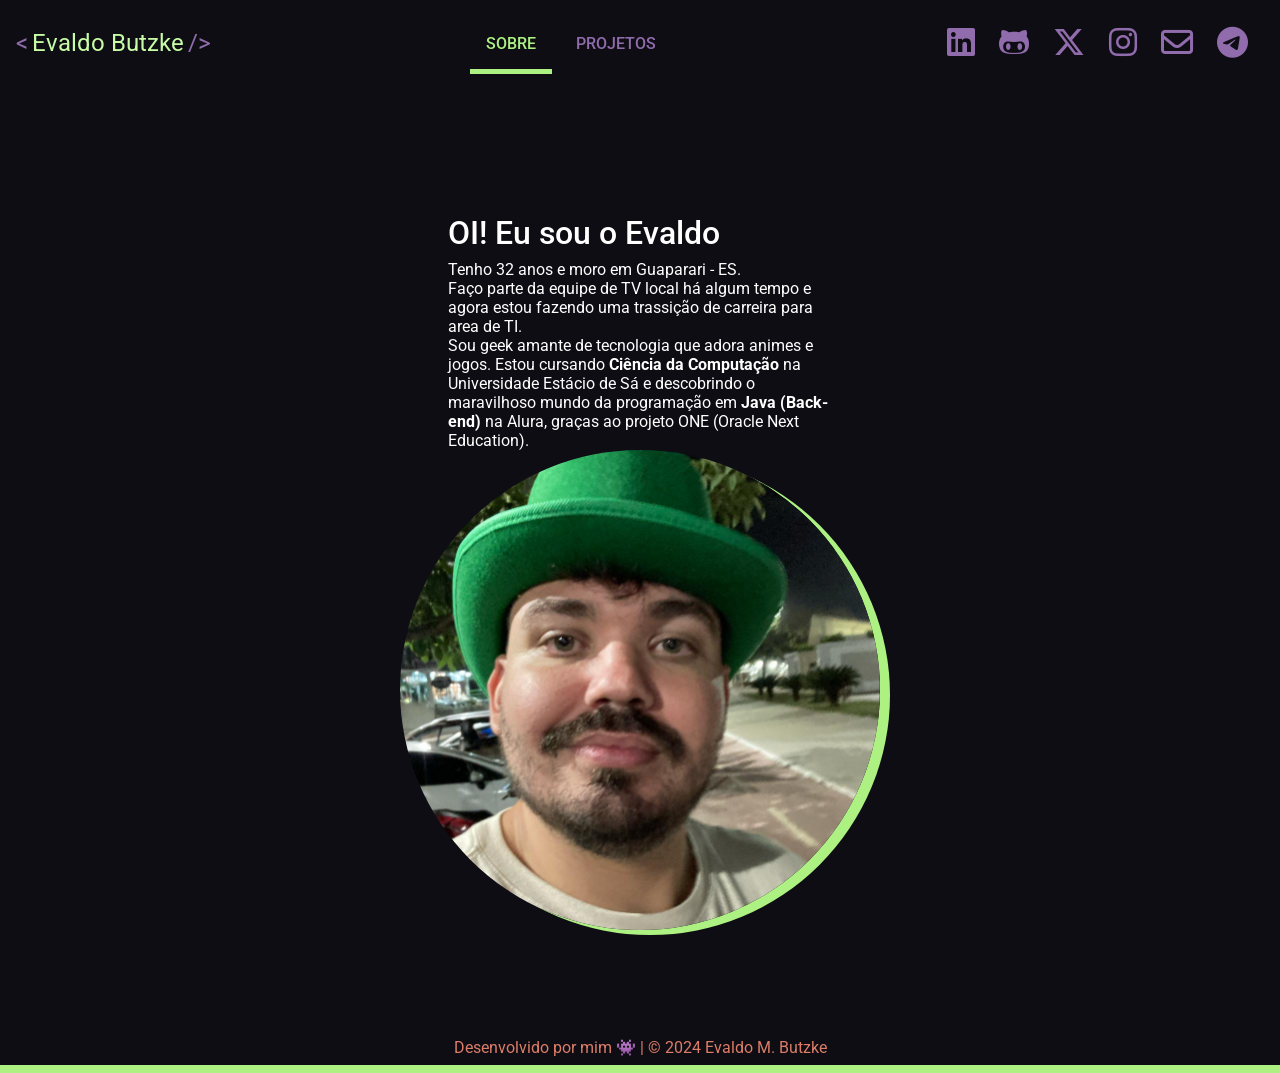
==== index.html @ 53e2937c "page" ====
<!DOCTYPE html>
<html lang="pt-br">
<head>
    <meta charset="UTF-8">
    <meta name="viewport" content="width=device-width, initial-scale=1.0">
    <title>Evaldo Butzke | Developer</title>
    <link rel="stylesheet" href="https://cdnjs.cloudflare.com/ajax/libs/font-awesome/6.5.2/css/all.min.css">
    <link rel="stylesheet" href="./src/styles/reset.css">
    <link rel="stylesheet" href="./src/styles/style.css">
    <link rel="stylesheet" href="./src/styles/perfil.css">
    <link rel="stylesheet" href="./src/styles/responsive.css">
    <link rel="shortcut icon" href="./src/img/alien-monster_1f47e.png" type="image/x-icon">
</head>
<body>
    <header class="header">
        <a class="header_logo" href="index.html">
            <b class="header_logo_b"><</b> 
            <b class="header_logo_b_a">Evaldo Butzke</b>
            <b class="header_logo_b">/></b>
        </a>
        <nav>
            <ul class="header_menu">
                <ul class="header_menu">
                    <a title="SOBRE" href="index.html"><li class="header_menu_itens selecionado">SOBRE</li></a>
                    <a title="PROJETOS" href="projetos.html"><li class="header_menu_itens ">PROJETOS</li></a>
                </ul>
            </ul>
        </nav>
        <ul class="header_social">
            <li class="header_social_itens"><a title="linkedin" href="https://www.linkedin.com/in/evaldo-butzke/"><i class="fa-brands fa-linkedin"></i></a></li>
            <li class="header_social_itens"><a title="github" href="https://github.com/evaldo91"><i class="fa-brands fa-github-alt"></i></a></li>
            <li class="header_social_itens"><a title="x_twitter" href="https://twitter.com/eusouevaldo_" target="_blank" ><i class="fa-brands fa-x-twitter"></i></a></li>
            <li class="header_social_itens"><a title="instagram" href="https://www.instagram.com/eusouevaldo_/" target="_blank"><i class="fa-brands fa-instagram"></i></a></li>
            <li class="header_social_itens"><a title="email" href="mailto:butzkeevaldo@gmail.com" target="_blank"><i class="fa-regular fa-envelope"></i></a></li>
            <li class="header_social_itens"><a title="telegram" href="https://t.me/evaldo91" target="_blank"><i class="fa-brands fa-telegram"></i></a></li>
        </ul>
    </header>
    <main class="main">
        <div class="main_perfil">
            <div class="main_perfil_sobre">
                <h1 class="main_perfil_sobre_h1">OI! Eu sou o Evaldo </h1>
                <p class="main_perfil_sobre_p">Tenho 32 anos e moro em Guaparari - ES. </p>
                <p class="main_perfil_sobre_p">Faço parte da equipe de TV local há algum tempo e agora estou fazendo uma trassição de carreira para area de TI.</p>
                <p class="main_perfil_sobre_p">Sou geek amante de tecnologia que adora animes e jogos. Estou cursando <b>Ciência da Computação</b> na Universidade Estácio de Sá e  descobrindo o maravilhoso mundo da programação em <b>Java (Back-end)</b> na Alura, graças ao projeto ONE (Oracle Next Education).</p>
           
            </div>
            <div class="main_perfil_img">
                <img src="./src/img/perfil.png" alt="minha foto de perfil">
            </div>
        </div>
    
        
       


    </main>
   
    








<footer class="footer">Desenvolvido por mim 👾 | © 2024 Evaldo M. Butzke</footer>
</body>
</html>
---- src/styles/style.css ----
@import url('https://fonts.googleapis.com/css2?family=Montserrat:ital,wght@0,100..900;1,100..900&family=Roboto:ital,wght@0,100;0,300;0,400;0,500;0,700;0,900;1,100;1,300;1,400;1,500;1,700;1,900&display=swap');
:root {
    --verde-claro: #c7fba5; 
    --verde-amarelado: #adf182; 
    --roxo: #916cad; 
    --roxo-escuro: #523874; 
    --coral: #dc7d68; 
  }
  body {
    height: 100vh;
    font-family: Roboto;
    background: #0e0d14;
    color: white;
    display: flex;
    flex-direction: column; 
  }

.header{
    width: 100%;
    padding: 16px;
    box-sizing: border-box;
    justify-content: space-between;
    align-items: center;
    flex-wrap: wrap;
    display: flex;
    gap: 30px;
}

.header_logo_b_a{

    text-decoration: none;
    font-size: 1.5rem;
    color:var(--verde-claro);
    font-weight: 400;
    white-space: nowrap;
    
}
.header_logo_b{
    color: var(--roxo);
    font-size: 1.5rem;
    font-weight: 400;
}

.header_logo:hover{
    .header_logo_b_a{color: var(--roxo);}
    .header_logo_b{color: var(--verde-claro)}

}


.header_menu{
    font-size: 1rem;
    font-weight: 500;
    text-transform: uppercase;
    margin: 0;
    padding: 8px;
}
.header_menu_itens{
    color: var(--roxo);
    display: inline;
    margin: 0 2px;
    padding: 16px;
}
.header_menu_itens:hover{
    color: var(--verde-amarelado);
    background-color: var(--roxo-escuro);
    border-bottom: 5px solid var(--verde-amarelado);
}
.selecionado{
    color: var(--verde-amarelado);
    border-bottom: 5px solid var(--verde-amarelado);
}
.header_social{
    color: var(--roxo);
    text-transform: uppercase;
    margin: 0;
    padding: 8px;
    font-size: 2rem;
}
.header_social_itens{
    display: inline;
    margin: 0;
    padding: 8px;
   
}
.header_social_itens:hover{
    color: var(--verde-amarelado);

}

main {
    flex: 1; 
    position: relative;
    padding-bottom: 100px;
}



.footer {
    flex-shrink: 0; 
    width: 100%;
    font-size: 1rem;
    font-weight: 400;
    text-align: center;
    color: var(--coral);
    padding: 8px;
    border-bottom: 8px solid var(--verde-amarelado); 
  }
---- src/styles/perfil.css ----
.main_perfil{
    display: flex;
    justify-content: center;
    box-sizing: border-box;
    margin: auto;
    padding: 10%;
    padding-bottom: 0;
    flex-wrap: wrap;
    width: 80%;



}
.main_perfil_sobre{
    box-sizing: border-box;
    width: 50%;
    margin: auto;

    flex-wrap: wrap;
}
.main_perfil_sobre_h1{
    font-size: 2rem;
    font-weight: 500;
    padding-bottom: 8px;
}

.main_perfil_img{
    width: 30rem;
    border-radius: 100%; 
    overflow: hidden; 
    box-shadow: 0.625rem 0.3125rem var(--verde-amarelado);
}
---- src/styles/responsive.css ----
@media only screen and (max-width: 768px){

        .header_logo{
            width: 100%;
            text-align: center;
        }
        .header_menu{
            
           
        }
        .header_social{
            
            
        }
  
  }
  @media only screen and (max-width: 515px){
    
    .header {
        justify-content: center;
        row-gap: 20px;
        flex-direction: column;
      }
      .header_logo_b_a{
        font-size: 2.5rem;
      }
      .header_logo_b{
        font-size: 2.5rem;
    }
    .main_perfil{
      width: 100%;
    }
      .main_perfil_sobre{
        width: 100%;
        margin: 10% 5%;
      }
      .main_galeria_itens{
        width: 100%;
        margin: auto;

      }
      .main_perfil_img{
        order: 1;
      }
      .main_perfil_sobre{
        order: 2;
      }


  }
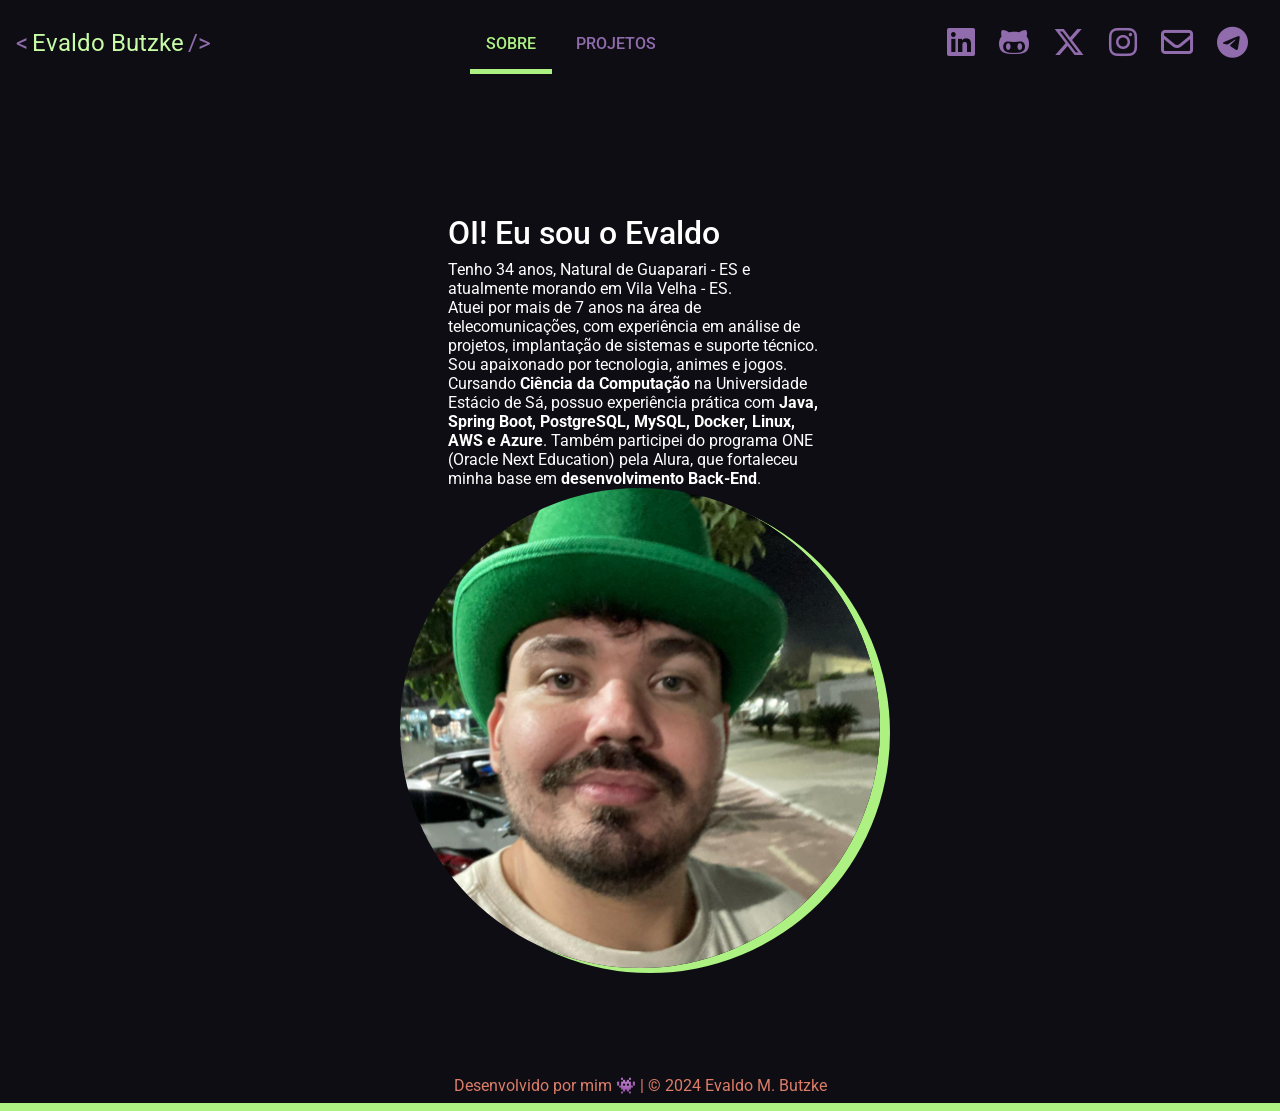
==== commit 0207c2f8: "Descreiçao atualizada" ====
--- a/index.html
+++ b/index.html
@@ -39,9 +39,10 @@
         <div class="main_perfil">
             <div class="main_perfil_sobre">
                 <h1 class="main_perfil_sobre_h1">OI! Eu sou o Evaldo </h1>
-                <p class="main_perfil_sobre_p">Tenho 32 anos e moro em Guaparari - ES. </p>
-                <p class="main_perfil_sobre_p">Faço parte da equipe de TV local há algum tempo e agora estou fazendo uma trassição de carreira para area de TI.</p>
-                <p class="main_perfil_sobre_p">Sou geek amante de tecnologia que adora animes e jogos. Estou cursando <b>Ciência da Computação</b> na Universidade Estácio de Sá e  descobrindo o maravilhoso mundo da programação em <b>Java (Back-end)</b> na Alura, graças ao projeto ONE (Oracle Next Education).</p>
+                <p class="main_perfil_sobre_p">Tenho 34 anos, Natural de Guaparari - ES e atualmente morando em Vila Velha - ES. </p>
+                <p class="main_perfil_sobre_p">Atuei por mais de 7 anos na área de telecomunicações, com experiência em análise de projetos, implantação de sistemas e suporte técnico.</p>
+<p class="main_perfil_sobre_p">Sou apaixonado por tecnologia, animes e jogos. Cursando <b>Ciência da Computação</b> na Universidade Estácio de Sá, possuo experiência prática com <b>Java, Spring Boot, PostgreSQL, MySQL, Docker, Linux, AWS e Azure</b>. Também participei do programa ONE (Oracle Next Education) pela Alura, que fortaleceu minha base em <b>desenvolvimento Back-End</b>.</p>
+
            
             </div>
             <div class="main_perfil_img">
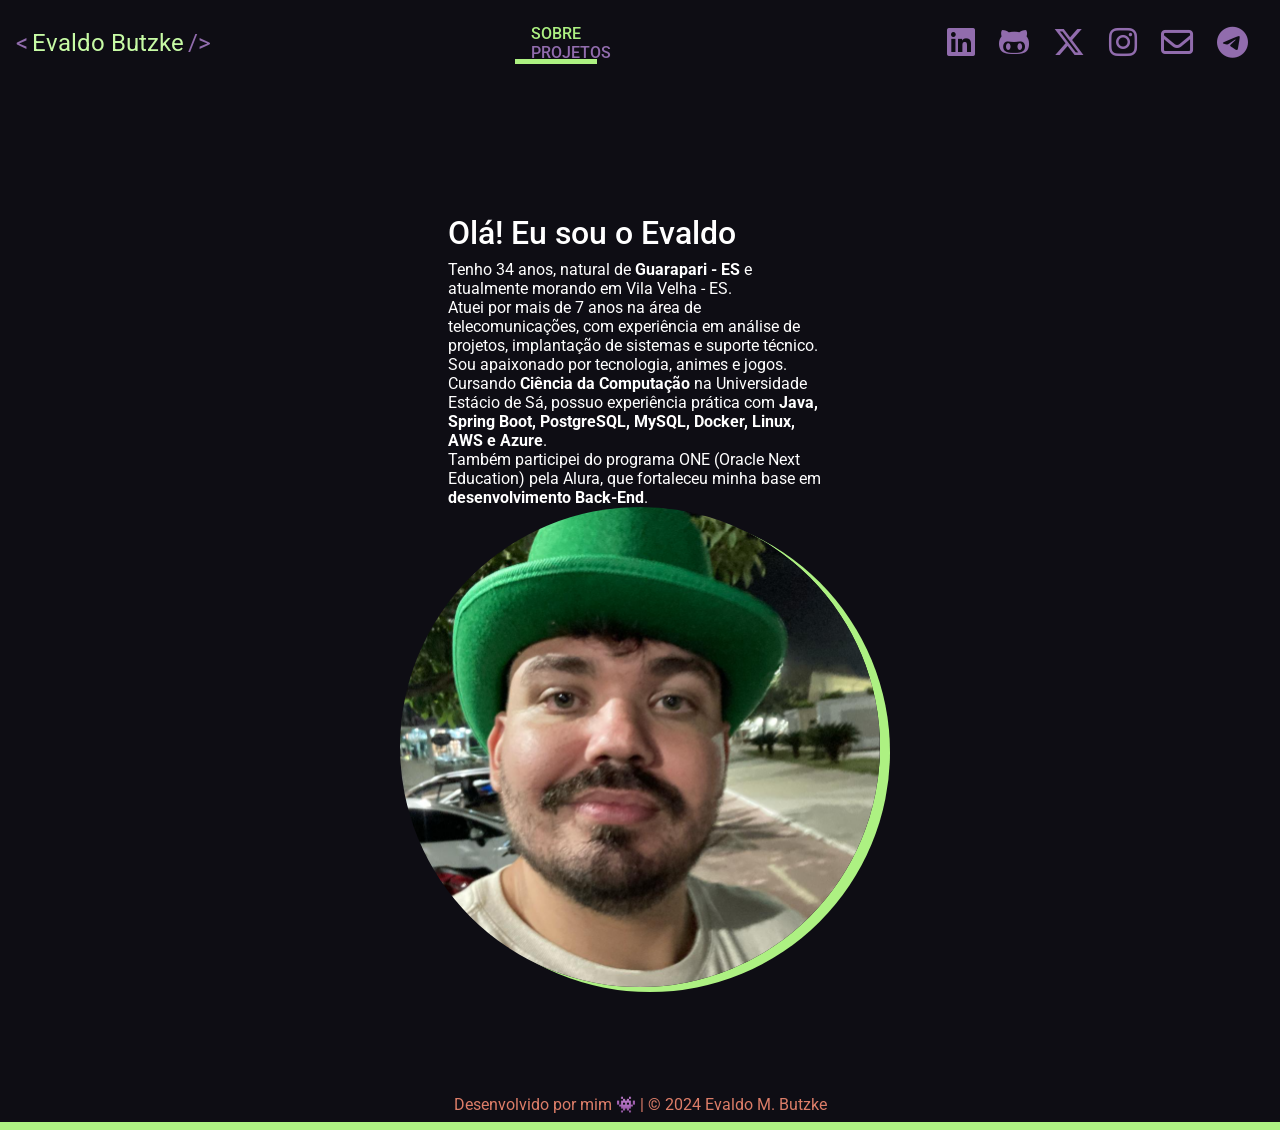
==== commit 6e401ce7: "otimização de codigo" ====
--- a/index.html
+++ b/index.html
@@ -4,67 +4,94 @@
     <meta charset="UTF-8">
     <meta name="viewport" content="width=device-width, initial-scale=1.0">
     <title>Evaldo Butzke | Developer</title>
+    
     <link rel="stylesheet" href="https://cdnjs.cloudflare.com/ajax/libs/font-awesome/6.5.2/css/all.min.css">
     <link rel="stylesheet" href="./src/styles/reset.css">
     <link rel="stylesheet" href="./src/styles/style.css">
     <link rel="stylesheet" href="./src/styles/perfil.css">
     <link rel="stylesheet" href="./src/styles/responsive.css">
+    
     <link rel="shortcut icon" href="./src/img/alien-monster_1f47e.png" type="image/x-icon">
 </head>
 <body>
     <header class="header">
-        <a class="header_logo" href="index.html">
-            <b class="header_logo_b"><</b> 
-            <b class="header_logo_b_a">Evaldo Butzke</b>
-            <b class="header_logo_b">/></b>
+        <a class="header_logo" href="index.html" aria-label="Home">
+            <span class="header_logo_b">&lt;</span> 
+            <span class="header_logo_b_a">Evaldo Butzke</span>
+            <span class="header_logo_b">/&gt;</span>
         </a>
+
         <nav>
             <ul class="header_menu">
-                <ul class="header_menu">
-                    <a title="SOBRE" href="index.html"><li class="header_menu_itens selecionado">SOBRE</li></a>
-                    <a title="PROJETOS" href="projetos.html"><li class="header_menu_itens ">PROJETOS</li></a>
-                </ul>
+                <li>
+                    <a title="SOBRE" href="index.html" class="header_menu_itens selecionado">SOBRE</a>
+                </li>
+                <li>
+                    <a title="PROJETOS" href="projetos.html" class="header_menu_itens">PROJETOS</a>
+                </li>
             </ul>
         </nav>
+
         <ul class="header_social">
-            <li class="header_social_itens"><a title="linkedin" href="https://www.linkedin.com/in/evaldo-butzke/"><i class="fa-brands fa-linkedin"></i></a></li>
-            <li class="header_social_itens"><a title="github" href="https://github.com/evaldo91"><i class="fa-brands fa-github-alt"></i></a></li>
-            <li class="header_social_itens"><a title="x_twitter" href="https://twitter.com/eusouevaldo_" target="_blank" ><i class="fa-brands fa-x-twitter"></i></a></li>
-            <li class="header_social_itens"><a title="instagram" href="https://www.instagram.com/eusouevaldo_/" target="_blank"><i class="fa-brands fa-instagram"></i></a></li>
-            <li class="header_social_itens"><a title="email" href="mailto:butzkeevaldo@gmail.com" target="_blank"><i class="fa-regular fa-envelope"></i></a></li>
-            <li class="header_social_itens"><a title="telegram" href="https://t.me/evaldo91" target="_blank"><i class="fa-brands fa-telegram"></i></a></li>
+            <li class="header_social_itens">
+                <a title="LinkedIn" href="https://www.linkedin.com/in/evaldo-butzke/" target="_blank" rel="noopener noreferrer">
+                    <i class="fa-brands fa-linkedin"></i>
+                </a>
+            </li>
+            <li class="header_social_itens">
+                <a title="GitHub" href="https://github.com/evaldo91" target="_blank" rel="noopener noreferrer">
+                    <i class="fa-brands fa-github-alt"></i>
+                </a>
+            </li>
+            <li class="header_social_itens">
+                <a title="X (Twitter)" href="https://twitter.com/eusouevaldo_" target="_blank" rel="noopener noreferrer">
+                    <i class="fa-brands fa-x-twitter"></i>
+                </a>
+            </li>
+            <li class="header_social_itens">
+                <a title="Instagram" href="https://www.instagram.com/eusouevaldo_/" target="_blank" rel="noopener noreferrer">
+                    <i class="fa-brands fa-instagram"></i>
+                </a>
+            </li>
+            <li class="header_social_itens">
+                <a title="E-mail" href="mailto:butzkeevaldo@gmail.com">
+                    <i class="fa-regular fa-envelope"></i>
+                </a>
+            </li>
+            <li class="header_social_itens">
+                <a title="Telegram" href="https://t.me/evaldo91" target="_blank" rel="noopener noreferrer">
+                    <i class="fa-brands fa-telegram"></i>
+                </a>
+            </li>
         </ul>
     </header>
+
     <main class="main">
-        <div class="main_perfil">
+        <section class="main_perfil">
             <div class="main_perfil_sobre">
-                <h1 class="main_perfil_sobre_h1">OI! Eu sou o Evaldo </h1>
-                <p class="main_perfil_sobre_p">Tenho 34 anos, Natural de Guaparari - ES e atualmente morando em Vila Velha - ES. </p>
-                <p class="main_perfil_sobre_p">Atuei por mais de 7 anos na área de telecomunicações, com experiência em análise de projetos, implantação de sistemas e suporte técnico.</p>
-<p class="main_perfil_sobre_p">Sou apaixonado por tecnologia, animes e jogos. Cursando <b>Ciência da Computação</b> na Universidade Estácio de Sá, possuo experiência prática com <b>Java, Spring Boot, PostgreSQL, MySQL, Docker, Linux, AWS e Azure</b>. Também participei do programa ONE (Oracle Next Education) pela Alura, que fortaleceu minha base em <b>desenvolvimento Back-End</b>.</p>
+                <h1 class="main_perfil_sobre_h1">Olá! Eu sou o Evaldo</h1>
+                <p class="main_perfil_sobre_p">
+                    Tenho 34 anos, natural de <strong>Guarapari - ES</strong> e atualmente morando em Vila Velha - ES.
+                </p>
+                <p class="main_perfil_sobre_p">
+                    Atuei por mais de 7 anos na área de telecomunicações, com experiência em análise de projetos, implantação de sistemas e suporte técnico.
+                </p>
+                <p class="main_perfil_sobre_p">
+                    Sou apaixonado por tecnologia, animes e jogos. Cursando <b>Ciência da Computação</b> na Universidade Estácio de Sá, possuo experiência prática com <b>Java, Spring Boot, PostgreSQL, MySQL, Docker, Linux, AWS e Azure</b>.
+                </p>
+                <p class="main_perfil_sobre_p">
+                    Também participei do programa ONE (Oracle Next Education) pela Alura, que fortaleceu minha base em <b>desenvolvimento Back-End</b>.
+                </p>
+            </div>
+            
+            <figure class="main_perfil_img">
+                <img src="./src/img/perfil.png" alt="Foto de perfil de Evaldo Butzke">
+            </figure>
+        </section>
+    </main>
 
-           
-            </div>
-            <div class="main_perfil_img">
-                <img src="./src/img/perfil.png" alt="minha foto de perfil">
-            </div>
-        </div>
-    
-        
-       
-
-
-    </main>
-   
-    
-
-
-
-
-
-
-
-
-<footer class="footer">Desenvolvido por mim 👾 | © 2024 Evaldo M. Butzke</footer>
+    <footer class="footer">
+        <p>Desenvolvido por mim 👾 | &copy; 2024 Evaldo M. Butzke</p>
+    </footer>
 </body>
-</html>+</html>
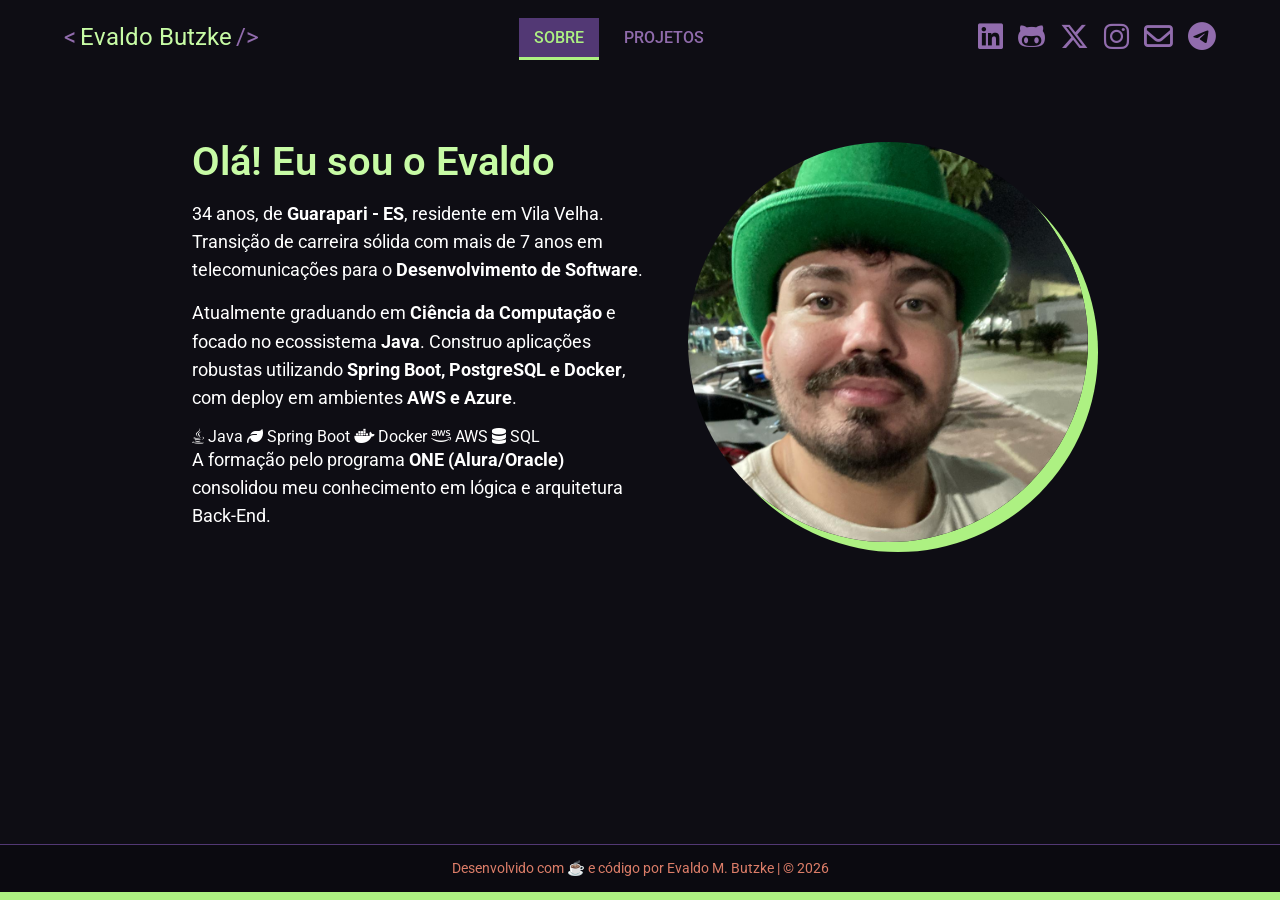
==== commit 3d44afa7: "autlização css" ====
--- a/index.html
+++ b/index.html
@@ -3,7 +3,7 @@
 <head>
     <meta charset="UTF-8">
     <meta name="viewport" content="width=device-width, initial-scale=1.0">
-    <title>Evaldo Butzke | Developer</title>
+    <title>Evaldo Butzke | Software Developer</title>
     
     <link rel="stylesheet" href="https://cdnjs.cloudflare.com/ajax/libs/font-awesome/6.5.2/css/all.min.css">
     <link rel="stylesheet" href="./src/styles/reset.css">
@@ -23,46 +23,18 @@
 
         <nav>
             <ul class="header_menu">
-                <li>
-                    <a title="SOBRE" href="index.html" class="header_menu_itens selecionado">SOBRE</a>
-                </li>
-                <li>
-                    <a title="PROJETOS" href="projetos.html" class="header_menu_itens">PROJETOS</a>
-                </li>
+                <li><a title="SOBRE" href="index.html" class="header_menu_itens selecionado">SOBRE</a></li>
+                <li><a title="PROJETOS" href="projetos.html" class="header_menu_itens">PROJETOS</a></li>
             </ul>
         </nav>
 
         <ul class="header_social">
-            <li class="header_social_itens">
-                <a title="LinkedIn" href="https://www.linkedin.com/in/evaldo-butzke/" target="_blank" rel="noopener noreferrer">
-                    <i class="fa-brands fa-linkedin"></i>
-                </a>
-            </li>
-            <li class="header_social_itens">
-                <a title="GitHub" href="https://github.com/evaldo91" target="_blank" rel="noopener noreferrer">
-                    <i class="fa-brands fa-github-alt"></i>
-                </a>
-            </li>
-            <li class="header_social_itens">
-                <a title="X (Twitter)" href="https://twitter.com/eusouevaldo_" target="_blank" rel="noopener noreferrer">
-                    <i class="fa-brands fa-x-twitter"></i>
-                </a>
-            </li>
-            <li class="header_social_itens">
-                <a title="Instagram" href="https://www.instagram.com/eusouevaldo_/" target="_blank" rel="noopener noreferrer">
-                    <i class="fa-brands fa-instagram"></i>
-                </a>
-            </li>
-            <li class="header_social_itens">
-                <a title="E-mail" href="mailto:butzkeevaldo@gmail.com">
-                    <i class="fa-regular fa-envelope"></i>
-                </a>
-            </li>
-            <li class="header_social_itens">
-                <a title="Telegram" href="https://t.me/evaldo91" target="_blank" rel="noopener noreferrer">
-                    <i class="fa-brands fa-telegram"></i>
-                </a>
-            </li>
+            <li class="header_social_itens"><a title="LinkedIn" href="https://www.linkedin.com/in/evaldo-butzke/" target="_blank" rel="noopener noreferrer"><i class="fa-brands fa-linkedin"></i></a></li>
+            <li class="header_social_itens"><a title="GitHub" href="https://github.com/evaldo91" target="_blank" rel="noopener noreferrer"><i class="fa-brands fa-github-alt"></i></a></li>
+            <li class="header_social_itens"><a title="X (Twitter)" href="https://twitter.com/eusouevaldo_" target="_blank" rel="noopener noreferrer"><i class="fa-brands fa-x-twitter"></i></a></li>
+            <li class="header_social_itens"><a title="Instagram" href="https://www.instagram.com/eusouevaldo_/" target="_blank" rel="noopener noreferrer"><i class="fa-brands fa-instagram"></i></a></li>
+            <li class="header_social_itens"><a title="E-mail" href="mailto:butzkeevaldo@gmail.com"><i class="fa-regular fa-envelope"></i></a></li>
+            <li class="header_social_itens"><a title="Telegram" href="https://t.me/evaldo91" target="_blank" rel="noopener noreferrer"><i class="fa-brands fa-telegram"></i></a></li>
         </ul>
     </header>
 
@@ -71,16 +43,25 @@
             <div class="main_perfil_sobre">
                 <h1 class="main_perfil_sobre_h1">Olá! Eu sou o Evaldo</h1>
                 <p class="main_perfil_sobre_p">
-                    Tenho 34 anos, natural de <strong>Guarapari - ES</strong> e atualmente morando em Vila Velha - ES.
+                    34 anos, de <strong>Guarapari - ES</strong>, residente em Vila Velha. 
+                    Transição de carreira sólida com mais de 7 anos em telecomunicações para o <strong>Desenvolvimento de Software</strong>.
                 </p>
+                
                 <p class="main_perfil_sobre_p">
-                    Atuei por mais de 7 anos na área de telecomunicações, com experiência em análise de projetos, implantação de sistemas e suporte técnico.
+                    Atualmente graduando em <b>Ciência da Computação</b> e focado no ecossistema <b>Java</b>. 
+                    Construo aplicações robustas utilizando <b>Spring Boot, PostgreSQL e Docker</b>, com deploy em ambientes <b>AWS e Azure</b>.
                 </p>
+
+                <div class="tech_stack">
+                    <span class="tech_badge"><i class="fa-brands fa-java"></i> Java</span>
+                    <span class="tech_badge"><i class="fa-solid fa-leaf"></i> Spring Boot</span>
+                    <span class="tech_badge"><i class="fa-brands fa-docker"></i> Docker</span>
+                    <span class="tech_badge"><i class="fa-brands fa-aws"></i> AWS</span>
+                    <span class="tech_badge"><i class="fa-solid fa-database"></i> SQL</span>
+                </div>
+
                 <p class="main_perfil_sobre_p">
-                    Sou apaixonado por tecnologia, animes e jogos. Cursando <b>Ciência da Computação</b> na Universidade Estácio de Sá, possuo experiência prática com <b>Java, Spring Boot, PostgreSQL, MySQL, Docker, Linux, AWS e Azure</b>.
-                </p>
-                <p class="main_perfil_sobre_p">
-                    Também participei do programa ONE (Oracle Next Education) pela Alura, que fortaleceu minha base em <b>desenvolvimento Back-End</b>.
+                    A formação pelo programa <b>ONE (Alura/Oracle)</b> consolidou meu conhecimento em lógica e arquitetura Back-End.
                 </p>
             </div>
             
@@ -91,7 +72,7 @@
     </main>
 
     <footer class="footer">
-        <p>Desenvolvido por mim 👾 | &copy; 2024 Evaldo M. Butzke</p>
+        <p>Desenvolvido com ☕ e código por Evaldo M. Butzke | &copy; 2026</p>
     </footer>
 </body>
 </html>
--- a/src/styles/style.css
+++ b/src/styles/style.css
@@ -1,109 +1,123 @@
-@import url('https://fonts.googleapis.com/css2?family=Montserrat:ital,wght@0,100..900;1,100..900&family=Roboto:ital,wght@0,100;0,300;0,400;0,500;0,700;0,900;1,100;1,300;1,400;1,500;1,700;1,900&display=swap');
+@import url('https://fonts.googleapis.com/css2?family=Montserrat:wght@100..900&family=Roboto:wght@100..900&display=swap');
+
 :root {
     --verde-claro: #c7fba5; 
     --verde-amarelado: #adf182; 
     --roxo: #916cad; 
     --roxo-escuro: #523874; 
     --coral: #dc7d68; 
-  }
-  body {
-    height: 100vh;
-    font-family: Roboto;
-    background: #0e0d14;
+    --bg-dark: #0e0d14;
+    --transition-fast: 0.3s ease;
+}
+
+body {
+    min-height: 100vh; /* Mudado para min-height para evitar corte de conteúdo */
+    font-family: 'Roboto', sans-serif;
+    background: var(--bg-dark);
     color: white;
     display: flex;
-    flex-direction: column; 
-  }
+    flex-direction: column;
+    margin: 0;
+}
 
-.header{
+/* Header */
+.header {
     width: 100%;
-    padding: 16px;
+    padding: 20px 5%;
     box-sizing: border-box;
+    display: flex;
     justify-content: space-between;
     align-items: center;
     flex-wrap: wrap;
-    display: flex;
-    gap: 30px;
+    gap: 20px;
 }
 
-.header_logo_b_a{
+.header_logo {
+    text-decoration: none;
+    transition: var(--transition-fast);
+}
 
-    text-decoration: none;
+.header_logo_b_a {
     font-size: 1.5rem;
-    color:var(--verde-claro);
+    color: var(--verde-claro);
     font-weight: 400;
     white-space: nowrap;
-    
+    transition: color var(--transition-fast);
 }
-.header_logo_b{
+
+.header_logo_b {
     color: var(--roxo);
     font-size: 1.5rem;
     font-weight: 400;
+    transition: color var(--transition-fast);
 }
 
-.header_logo:hover{
-    .header_logo_b_a{color: var(--roxo);}
-    .header_logo_b{color: var(--verde-claro)}
+/* Hover do Logo invertendo cores */
+.header_logo:hover .header_logo_b_a { color: var(--roxo); }
+.header_logo:hover .header_logo_b { color: var(--verde-claro); }
 
+/* Menu de Navegação */
+.header_menu {
+    list-style: none;
+    margin: 0;
+    padding: 0;
+    display: flex;
+    gap: 10px;
 }
 
-
-.header_menu{
-    font-size: 1rem;
+.header_menu_itens {
+    color: var(--roxo);
+    text-decoration: none;
     font-weight: 500;
     text-transform: uppercase;
-    margin: 0;
-    padding: 8px;
+    padding: 10px 15px;
+    border-bottom: 3px solid transparent;
+    transition: all var(--transition-fast);
 }
-.header_menu_itens{
-    color: var(--roxo);
-    display: inline;
-    margin: 0 2px;
-    padding: 16px;
-}
-.header_menu_itens:hover{
+
+.header_menu_itens:hover, 
+.selecionado {
     color: var(--verde-amarelado);
     background-color: var(--roxo-escuro);
-    border-bottom: 5px solid var(--verde-amarelado);
-}
-.selecionado{
-    color: var(--verde-amarelado);
-    border-bottom: 5px solid var(--verde-amarelado);
-}
-.header_social{
-    color: var(--roxo);
-    text-transform: uppercase;
-    margin: 0;
-    padding: 8px;
-    font-size: 2rem;
-}
-.header_social_itens{
-    display: inline;
-    margin: 0;
-    padding: 8px;
-   
-}
-.header_social_itens:hover{
-    color: var(--verde-amarelado);
-
+    border-bottom: 3px solid var(--verde-amarelado);
 }
 
+/* Redes Sociais */
+.header_social {
+    list-style: none;
+    display: flex;
+    gap: 15px;
+    margin: 0;
+    padding: 0;
+}
+
+.header_social_itens a {
+    color: var(--roxo);
+    font-size: 1.8rem;
+    transition: color var(--transition-fast), transform var(--transition-fast);
+    display: inline-block;
+}
+
+.header_social_itens a:hover {
+    color: var(--verde-amarelado);
+    transform: scale(1.1);
+}
+
+/* Conteúdo Principal */
 main {
     flex: 1; 
-    position: relative;
-    padding-bottom: 100px;
+    padding-bottom: 50px; /* Reduzido para um respiro melhor */
 }
 
-
-
+/* Footer */
 .footer {
     flex-shrink: 0; 
     width: 100%;
-    font-size: 1rem;
-    font-weight: 400;
+    font-size: 0.9rem;
     text-align: center;
     color: var(--coral);
-    padding: 8px;
+    padding: 15px 0;
+    background-color: rgba(0, 0, 0, 0.2); /* Sutil fundo para destacar do main */
+    border-top: 1px solid var(--roxo-escuro);
     border-bottom: 8px solid var(--verde-amarelado); 
-  }
-
+}
--- a/src/styles/perfil.css
+++ b/src/styles/perfil.css
@@ -1,33 +1,61 @@
+.main_perfil {
+    display: flex;
+    align-items: center; /* Alinha texto e imagem verticalmente */
+    justify-content: space-between; /* Dá espaço entre os dois blocos */
+    box-sizing: border-box;
+    margin: 0 auto;
+    padding: 5% 10%; /* Reduzi o padding superior para melhor equilíbrio */
+    flex-wrap: wrap;
+    width: 90%; /* Aumentado para aproveitar melhor o espaço */
+    gap: 40px; /* Espaço entre texto e imagem quando empilharem */
+}
 
-.main_perfil{
+.main_perfil_sobre {
+    box-sizing: border-box;
+    flex: 1; /* Faz o texto crescer organicamente */
+    min-width: 300px; /* Impede que o texto fique muito esmagado */
+}
+
+.main_perfil_sobre_h1 {
+    font-size: clamp(1.8rem, 5vw, 2.5rem); /* Fonte que se ajusta ao tamanho da tela */
+    font-weight: 600;
+    padding-bottom: 15px;
+    color: var(--verde-claro); /* Usando sua variável de destaque */
+}
+
+.main_perfil_sobre_p {
+    line-height: 1.6;
+    margin-bottom: 15px;
+    font-size: 1.1rem;
+}
+
+.main_perfil_img {
+    flex: 0 1 400px; /* Não cresce, mas diminui se necessário até 400px */
+    max-width: 100%; /* Garante que não ultrapasse a tela no mobile */
+    aspect-ratio: 1 / 1; /* Mantém a proporção perfeitamente circular */
+    border-radius: 50%; 
+    overflow: hidden; 
+    box-shadow: 10px 10px 0px var(--verde-amarelado); /* Shadow sólido estilo "Pop Art/Cyberpunk" */
     display: flex;
     justify-content: center;
-    box-sizing: border-box;
-    margin: auto;
-    padding: 10%;
-    padding-bottom: 0;
-    flex-wrap: wrap;
-    width: 80%;
-
-
-
-}
-.main_perfil_sobre{
-    box-sizing: border-box;
-    width: 50%;
-    margin: auto;
-
-    flex-wrap: wrap;
-}
-.main_perfil_sobre_h1{
-    font-size: 2rem;
-    font-weight: 500;
-    padding-bottom: 8px;
+    align-items: center;
 }
 
-.main_perfil_img{
-    width: 30rem;
-    border-radius: 100%; 
-    overflow: hidden; 
-    box-shadow: 0.625rem 0.3125rem var(--verde-amarelado);
+.main_perfil_img img {
+    width: 100%;
+    height: 100%;
+    object-fit: cover; /* Garante que a foto não fique esticada */
 }
+
+/* Ajuste para telas pequenas (Mobile) */
+@media (max-width: 768px) {
+    .main_perfil {
+        flex-direction: column-reverse; /* Foto em cima, texto embaixo no mobile */
+        text-align: center;
+        padding-top: 20px;
+    }
+    
+    .main_perfil_img {
+        width: 250px; /* Tamanho menor para celulares */
+    }
+}
--- a/src/styles/responsive.css
+++ b/src/styles/responsive.css
@@ -1,52 +1,72 @@
 
-  @media only screen and (max-width: 768px){
+ /* Tablet e dispositivos médios */
+@media only screen and (max-width: 768px) {
+    .header {
+        flex-direction: column;
+        gap: 15px;
+        padding: 20px 0;
+    }
 
-        .header_logo{
-            width: 100%;
-            text-align: center;
-        }
-        .header_menu{
-            
-           
-        }
-        .header_social{
-            
-            
-        }
-  
-  }
-  @media only screen and (max-width: 515px){
-    
-    .header {
+    .header_logo {
+        width: 100%;
+        text-align: center;
+    }
+
+    .header_menu {
         justify-content: center;
-        row-gap: 20px;
-        flex-direction: column;
-      }
-      .header_logo_b_a{
-        font-size: 2.5rem;
-      }
-      .header_logo_b{
-        font-size: 2.5rem;
+        width: 100%;
+        padding: 0;
     }
-    .main_perfil{
-      width: 100%;
+
+    .header_social {
+        justify-content: center;
+        width: 100%;
     }
-      .main_perfil_sobre{
+
+    .main_perfil {
+        width: 95%;
+        padding: 5% 2%;
+        gap: 20px;
+    }
+}
+
+/* Celulares pequenos */
+@media only screen and (max-width: 515px) {
+    .header_logo_b_a, 
+    .header_logo_b {
+        font-size: 1.8rem; /* Ajustado de 2.5rem para não quebrar a linha em telas pequenas */
+    }
+
+    .main_perfil {
         width: 100%;
-        margin: 10% 5%;
-      }
-      .main_galeria_itens{
-        width: 100%;
-        margin: auto;
+        flex-direction: column; /* Garante o empilhamento vertical */
+    }
 
-      }
-      .main_perfil_img{
-        order: 1;
-      }
-      .main_perfil_sobre{
-        order: 2;
-      }
+    .main_perfil_img {
+        order: 1; /* Foto primeiro */
+        width: 200px; /* Tamanho fixo menor para mobile */
+        margin: 0 auto;
+    }
 
+    .main_perfil_sobre {
+        order: 2; /* Texto depois */
+        width: 90%;
+        margin: 20px auto;
+        text-align: center; /* Centraliza o texto para melhor estética mobile */
+    }
 
-  }
-  
+    .main_perfil_sobre_h1 {
+        font-size: 1.6rem;
+    }
+
+    .main_galeria_itens {
+        width: 95%; /* Quase a largura total da tela */
+        max-width: none;
+        margin: 10px auto;
+    }
+
+    .footer {
+        font-size: 0.8rem;
+        padding: 20px;
+    }
+}
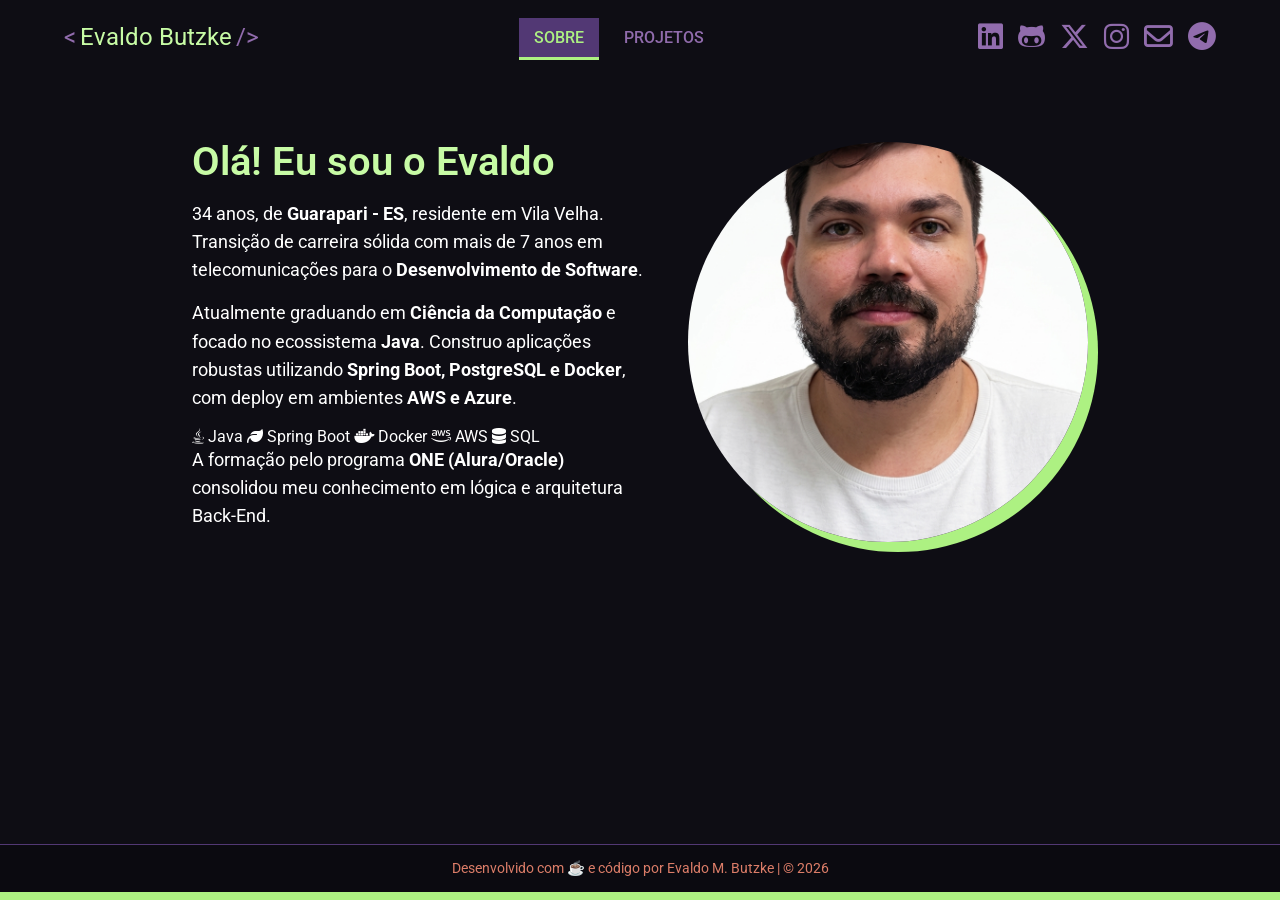
==== commit 1b4d3b60: "Change email link to evaldo@butzke.tech Updated email link to new address." ====
--- a/index.html
+++ b/index.html
@@ -33,7 +33,7 @@
             <li class="header_social_itens"><a title="GitHub" href="https://github.com/evaldo91" target="_blank" rel="noopener noreferrer"><i class="fa-brands fa-github-alt"></i></a></li>
             <li class="header_social_itens"><a title="X (Twitter)" href="https://twitter.com/eusouevaldo_" target="_blank" rel="noopener noreferrer"><i class="fa-brands fa-x-twitter"></i></a></li>
             <li class="header_social_itens"><a title="Instagram" href="https://www.instagram.com/eusouevaldo_/" target="_blank" rel="noopener noreferrer"><i class="fa-brands fa-instagram"></i></a></li>
-            <li class="header_social_itens"><a title="E-mail" href="mailto:butzkeevaldo@gmail.com"><i class="fa-regular fa-envelope"></i></a></li>
+            <li class="header_social_itens"><a title="E-mail" href="mailto:evaldo@butzke.tech"><i class="fa-regular fa-envelope"></i></a></li>
             <li class="header_social_itens"><a title="Telegram" href="https://t.me/evaldo91" target="_blank" rel="noopener noreferrer"><i class="fa-brands fa-telegram"></i></a></li>
         </ul>
     </header>
--- a/src/styles/style.css
+++ b/src/styles/style.css
@@ -120,4 +120,4 @@
     background-color: rgba(0, 0, 0, 0.2); /* Sutil fundo para destacar do main */
     border-top: 1px solid var(--roxo-escuro);
     border-bottom: 8px solid var(--verde-amarelado); 
-}+}
--- a/src/styles/perfil.css
+++ b/src/styles/perfil.css
@@ -58,4 +58,4 @@
     .main_perfil_img {
         width: 250px; /* Tamanho menor para celulares */
     }
-}+}
--- a/src/styles/responsive.css
+++ b/src/styles/responsive.css
@@ -1,5 +1,4 @@
-
- /* Tablet e dispositivos médios */
+/* Tablet e dispositivos médios */
 @media only screen and (max-width: 768px) {
     .header {
         flex-direction: column;
@@ -69,4 +68,4 @@
         font-size: 0.8rem;
         padding: 20px;
     }
-}+}
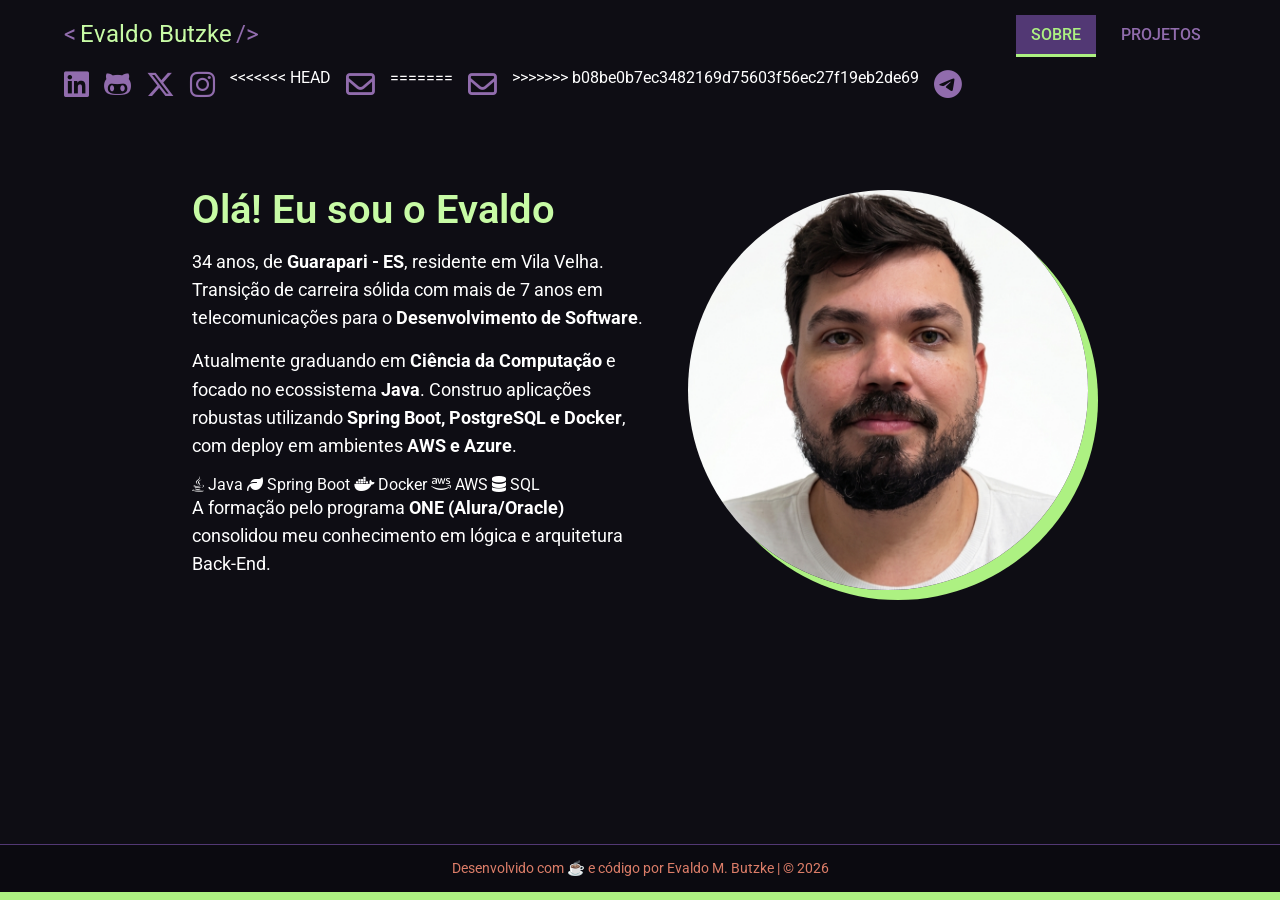
==== commit 3302c8a1: "Merge branch 'main' of https://github.com/evaldo91/evaldo91.github.io" ====
--- a/index.html
+++ b/index.html
@@ -33,7 +33,11 @@
             <li class="header_social_itens"><a title="GitHub" href="https://github.com/evaldo91" target="_blank" rel="noopener noreferrer"><i class="fa-brands fa-github-alt"></i></a></li>
             <li class="header_social_itens"><a title="X (Twitter)" href="https://twitter.com/eusouevaldo_" target="_blank" rel="noopener noreferrer"><i class="fa-brands fa-x-twitter"></i></a></li>
             <li class="header_social_itens"><a title="Instagram" href="https://www.instagram.com/eusouevaldo_/" target="_blank" rel="noopener noreferrer"><i class="fa-brands fa-instagram"></i></a></li>
+<<<<<<< HEAD
+            <li class="header_social_itens"><a title="E-mail" href="mailto:butzkeevaldo@gmail.com"><i class="fa-regular fa-envelope"></i></a></li>
+=======
             <li class="header_social_itens"><a title="E-mail" href="mailto:evaldo@butzke.tech"><i class="fa-regular fa-envelope"></i></a></li>
+>>>>>>> b08be0b7ec3482169d75603f56ec27f19eb2de69
             <li class="header_social_itens"><a title="Telegram" href="https://t.me/evaldo91" target="_blank" rel="noopener noreferrer"><i class="fa-brands fa-telegram"></i></a></li>
         </ul>
     </header>
--- a/src/styles/style.css
+++ b/src/styles/style.css
@@ -120,4 +120,8 @@
     background-color: rgba(0, 0, 0, 0.2); /* Sutil fundo para destacar do main */
     border-top: 1px solid var(--roxo-escuro);
     border-bottom: 8px solid var(--verde-amarelado); 
+<<<<<<< HEAD
 }
+=======
+}
+>>>>>>> b08be0b7ec3482169d75603f56ec27f19eb2de69
--- a/src/styles/perfil.css
+++ b/src/styles/perfil.css
@@ -45,6 +45,8 @@
     width: 100%;
     height: 100%;
     object-fit: cover; /* Garante que a foto não fique esticada */
+<<<<<<< HEAD
+=======
 }
 
 /* Ajuste para telas pequenas (Mobile) */
@@ -58,4 +60,18 @@
     .main_perfil_img {
         width: 250px; /* Tamanho menor para celulares */
     }
+>>>>>>> b08be0b7ec3482169d75603f56ec27f19eb2de69
 }
+
+/* Ajuste para telas pequenas (Mobile) */
+@media (max-width: 768px) {
+    .main_perfil {
+        flex-direction: column-reverse; /* Foto em cima, texto embaixo no mobile */
+        text-align: center;
+        padding-top: 20px;
+    }
+    
+    .main_perfil_img {
+        width: 250px; /* Tamanho menor para celulares */
+    }
+}
--- a/src/styles/responsive.css
+++ b/src/styles/responsive.css
@@ -1,4 +1,9 @@
+<<<<<<< HEAD
+
+ /* Tablet e dispositivos médios */
+=======
 /* Tablet e dispositivos médios */
+>>>>>>> b08be0b7ec3482169d75603f56ec27f19eb2de69
 @media only screen and (max-width: 768px) {
     .header {
         flex-direction: column;
@@ -68,4 +73,8 @@
         font-size: 0.8rem;
         padding: 20px;
     }
+<<<<<<< HEAD
 }
+=======
+}
+>>>>>>> b08be0b7ec3482169d75603f56ec27f19eb2de69
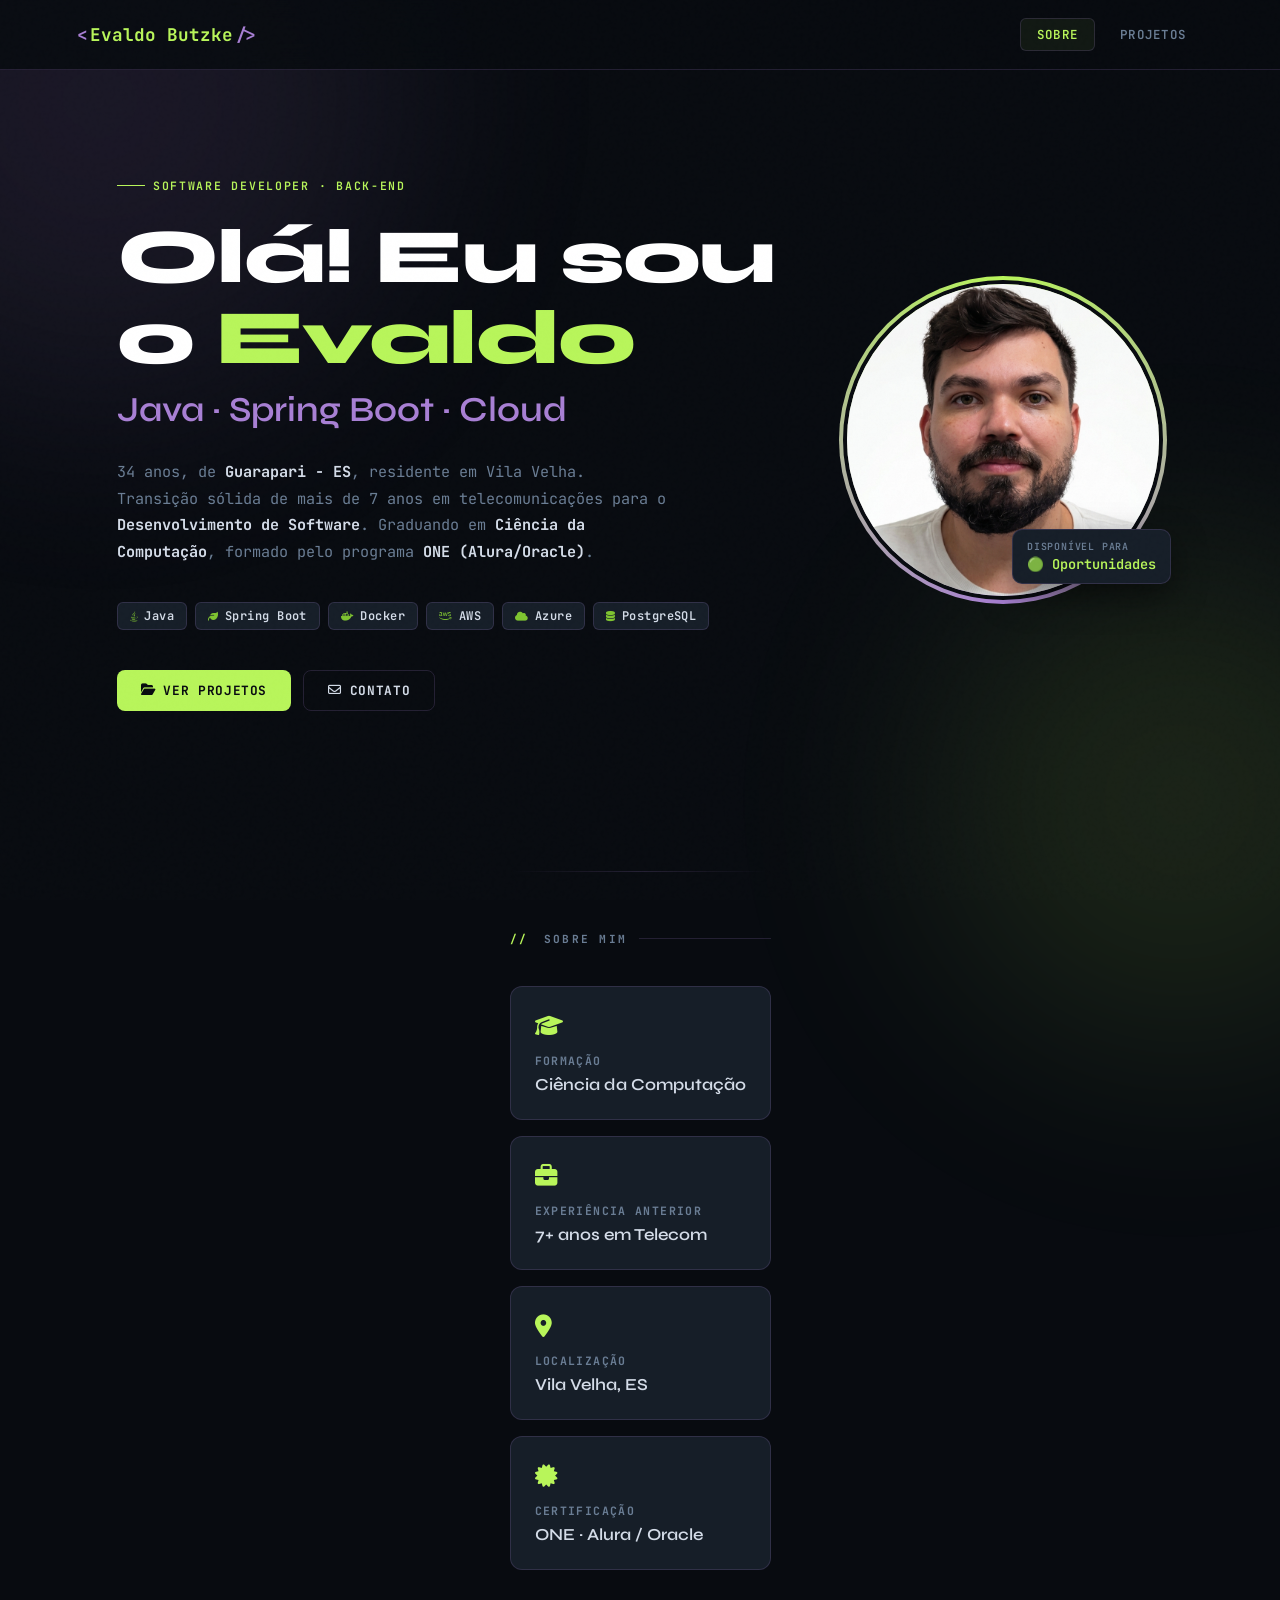
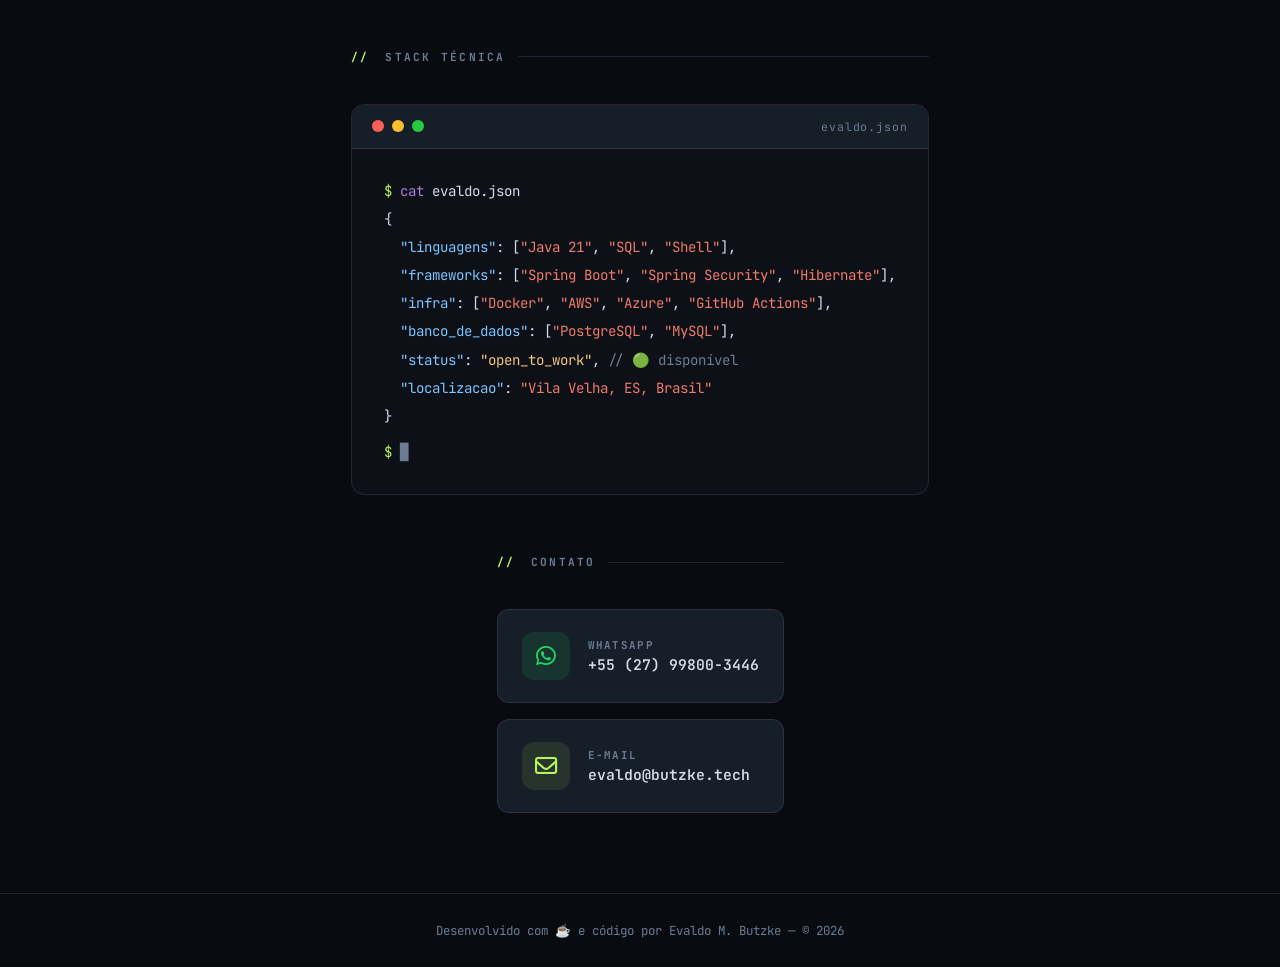
==== commit 5e7cf6fe: "atualizacao" ====
--- a/index.html
+++ b/index.html
@@ -4,79 +4,160 @@
     <meta charset="UTF-8">
     <meta name="viewport" content="width=device-width, initial-scale=1.0">
     <title>Evaldo Butzke | Software Developer</title>
-    
+    <meta name="description" content="Software Developer especializado em Java, Spring Boot, Docker e AWS.">
+
     <link rel="stylesheet" href="https://cdnjs.cloudflare.com/ajax/libs/font-awesome/6.5.2/css/all.min.css">
-    <link rel="stylesheet" href="./src/styles/reset.css">
-    <link rel="stylesheet" href="./src/styles/style.css">
-    <link rel="stylesheet" href="./src/styles/perfil.css">
-    <link rel="stylesheet" href="./src/styles/responsive.css">
-    
+    <link rel="stylesheet" href="./src/styles/main.css">
+    <link rel="stylesheet" href="./src/styles/index.css">
     <link rel="shortcut icon" href="./src/img/alien-monster_1f47e.png" type="image/x-icon">
 </head>
 <body>
-    <header class="header">
-        <a class="header_logo" href="index.html" aria-label="Home">
-            <span class="header_logo_b">&lt;</span> 
-            <span class="header_logo_b_a">Evaldo Butzke</span>
-            <span class="header_logo_b">/&gt;</span>
+
+    <div class="blob blob-1"></div>
+    <div class="blob blob-2"></div>
+
+    <header>
+        <a class="logo" href="index.html" aria-label="Home">
+            <span class="bracket">&lt;</span>
+            <span class="name">Evaldo Butzke</span>
+            <span class="bracket">/&gt;</span>
         </a>
-
         <nav>
-            <ul class="header_menu">
-                <li><a title="SOBRE" href="index.html" class="header_menu_itens selecionado">SOBRE</a></li>
-                <li><a title="PROJETOS" href="projetos.html" class="header_menu_itens">PROJETOS</a></li>
-            </ul>
+            <a href="index.html" class="nav-link active">Sobre</a>
+            <a href="projetos.html" class="nav-link">Projetos</a>
         </nav>
-
-        <ul class="header_social">
-            <li class="header_social_itens"><a title="LinkedIn" href="https://www.linkedin.com/in/evaldo-butzke/" target="_blank" rel="noopener noreferrer"><i class="fa-brands fa-linkedin"></i></a></li>
-            <li class="header_social_itens"><a title="GitHub" href="https://github.com/evaldo91" target="_blank" rel="noopener noreferrer"><i class="fa-brands fa-github-alt"></i></a></li>
-            <li class="header_social_itens"><a title="X (Twitter)" href="https://twitter.com/eusouevaldo_" target="_blank" rel="noopener noreferrer"><i class="fa-brands fa-x-twitter"></i></a></li>
-            <li class="header_social_itens"><a title="Instagram" href="https://www.instagram.com/eusouevaldo_/" target="_blank" rel="noopener noreferrer"><i class="fa-brands fa-instagram"></i></a></li>
-<<<<<<< HEAD
-            <li class="header_social_itens"><a title="E-mail" href="mailto:butzkeevaldo@gmail.com"><i class="fa-regular fa-envelope"></i></a></li>
-=======
-            <li class="header_social_itens"><a title="E-mail" href="mailto:evaldo@butzke.tech"><i class="fa-regular fa-envelope"></i></a></li>
->>>>>>> b08be0b7ec3482169d75603f56ec27f19eb2de69
-            <li class="header_social_itens"><a title="Telegram" href="https://t.me/evaldo91" target="_blank" rel="noopener noreferrer"><i class="fa-brands fa-telegram"></i></a></li>
-        </ul>
     </header>
 
-    <main class="main">
-        <section class="main_perfil">
-            <div class="main_perfil_sobre">
-                <h1 class="main_perfil_sobre_h1">Olá! Eu sou o Evaldo</h1>
-                <p class="main_perfil_sobre_p">
-                    34 anos, de <strong>Guarapari - ES</strong>, residente em Vila Velha. 
-                    Transição de carreira sólida com mais de 7 anos em telecomunicações para o <strong>Desenvolvimento de Software</strong>.
-                </p>
-                
-                <p class="main_perfil_sobre_p">
-                    Atualmente graduando em <b>Ciência da Computação</b> e focado no ecossistema <b>Java</b>. 
-                    Construo aplicações robustas utilizando <b>Spring Boot, PostgreSQL e Docker</b>, com deploy em ambientes <b>AWS e Azure</b>.
-                </p>
+    <section class="hero">
+        <div class="hero-text">
+            <p class="hero-eyebrow">Software Developer · Back-End</p>
+            <h1>Olá! Eu sou o <span>Evaldo</span></h1>
+            <p class="hero-subtitle">Java · Spring Boot · Cloud</p>
+            <p class="hero-bio">
+                34 anos, de <strong>Guarapari - ES</strong>, residente em Vila Velha.<br>
+                Transição sólida de mais de 7 anos em telecomunicações para o
+                <strong>Desenvolvimento de Software</strong>. Graduando em
+                <strong>Ciência da Computação</strong>, formado pelo programa
+                <strong>ONE (Alura/Oracle)</strong>.
+            </p>
+            <div class="stack">
+                <span class="chip"><i class="fa-brands fa-java"></i> Java</span>
+                <span class="chip"><i class="fa-solid fa-leaf"></i> Spring Boot</span>
+                <span class="chip"><i class="fa-brands fa-docker"></i> Docker</span>
+                <span class="chip"><i class="fa-brands fa-aws"></i> AWS</span>
+                <span class="chip"><i class="fa-solid fa-cloud"></i> Azure</span>
+                <span class="chip"><i class="fa-solid fa-database"></i> PostgreSQL</span>
+            </div>
+            <div class="cta-row">
+                <a href="projetos.html" class="btn btn-primary">
+                    <i class="fa-solid fa-folder-open"></i> Ver Projetos
+                </a>
+                <a href="#contato" class="btn btn-ghost">
+                    <i class="fa-regular fa-envelope"></i> Contato
+                </a>
+            </div>
+        </div>
 
-                <div class="tech_stack">
-                    <span class="tech_badge"><i class="fa-brands fa-java"></i> Java</span>
-                    <span class="tech_badge"><i class="fa-solid fa-leaf"></i> Spring Boot</span>
-                    <span class="tech_badge"><i class="fa-brands fa-docker"></i> Docker</span>
-                    <span class="tech_badge"><i class="fa-brands fa-aws"></i> AWS</span>
-                    <span class="tech_badge"><i class="fa-solid fa-database"></i> SQL</span>
+        <div class="hero-avatar">
+            <div class="avatar-ring"></div>
+            <div class="avatar-inner">
+                <img src="./src/img/perfil.png" alt="Foto de perfil de Evaldo Butzke">
+            </div>
+            <div class="avatar-badge">
+                <span class="badge-label">Disponível para</span>
+                <span class="badge-value">🟢 Oportunidades</span>
+            </div>
+        </div>
+    </section>
+
+    <section class="about-section">
+        <div class="divider-line"></div>
+        <div style="height:60px"></div>
+        <p class="section-label reveal"><span>//</span> Sobre mim</p>
+        <div class="facts-grid">
+            <div class="fact-card reveal">
+                <div class="fact-icon"><i class="fa-solid fa-graduation-cap"></i></div>
+                <p class="fact-title">Formação</p>
+                <p class="fact-value">Ciência da Computação</p>
+            </div>
+            <div class="fact-card reveal">
+                <div class="fact-icon"><i class="fa-solid fa-briefcase"></i></div>
+                <p class="fact-title">Experiência anterior</p>
+                <p class="fact-value">7+ anos em Telecom</p>
+            </div>
+            <div class="fact-card reveal">
+                <div class="fact-icon"><i class="fa-solid fa-location-dot"></i></div>
+                <p class="fact-title">Localização</p>
+                <p class="fact-value">Vila Velha, ES</p>
+            </div>
+            <div class="fact-card reveal">
+                <div class="fact-icon"><i class="fa-solid fa-certificate"></i></div>
+                <p class="fact-title">Certificação</p>
+                <p class="fact-value">ONE · Alura / Oracle</p>
+            </div>
+        </div>
+    </section>
+
+    <section class="terminal">
+        <p class="section-label reveal"><span>//</span> Stack técnica</p>
+        <div class="terminal-window reveal">
+            <div class="terminal-bar">
+                <div class="dot dot-r"></div>
+                <div class="dot dot-y"></div>
+                <div class="dot dot-g"></div>
+                <span class="terminal-title">evaldo.json</span>
+            </div>
+            <div class="terminal-body">
+                <div class="line"><span class="prompt">$</span> <span class="cmd">cat</span> evaldo.json</div>
+                <div class="line">{</div>
+                <div class="line">&nbsp;&nbsp;<span class="key">"linguagens"</span>: [<span class="str">"Java 21"</span>, <span class="str">"SQL"</span>, <span class="str">"Shell"</span>],</div>
+                <div class="line">&nbsp;&nbsp;<span class="key">"frameworks"</span>: [<span class="str">"Spring Boot"</span>, <span class="str">"Spring Security"</span>, <span class="str">"Hibernate"</span>],</div>
+                <div class="line">&nbsp;&nbsp;<span class="key">"infra"</span>: [<span class="str">"Docker"</span>, <span class="str">"AWS"</span>, <span class="str">"Azure"</span>, <span class="str">"GitHub Actions"</span>],</div>
+                <div class="line">&nbsp;&nbsp;<span class="key">"banco_de_dados"</span>: [<span class="str">"PostgreSQL"</span>, <span class="str">"MySQL"</span>],</div>
+                <div class="line">&nbsp;&nbsp;<span class="key">"status"</span>: <span class="val">"open_to_work"</span>, <span class="comment">// 🟢 disponível</span></div>
+                <div class="line">&nbsp;&nbsp;<span class="key">"localizacao"</span>: <span class="str">"Vila Velha, ES, Brasil"</span></div>
+                <div class="line">}</div>
+                <div class="line" style="margin-top:8px"><span class="prompt">$</span> <span class="comment">█</span></div>
+            </div>
+        </div>
+    </section>
+
+    <section class="contact-section" id="contato">
+        <p class="section-label reveal"><span>//</span> Contato</p>
+        <div class="contact-grid">
+            <a href="https://wa.me/5527998003446" target="_blank" rel="noopener noreferrer"
+               class="contact-card whatsapp reveal">
+                <div class="contact-icon"><i class="fa-brands fa-whatsapp"></i></div>
+                <div class="contact-info">
+                    <span class="contact-label">WhatsApp</span>
+                    <span class="contact-value">+55 (27) 99800-3446</span>
                 </div>
+            </a>
+            <a href="mailto:evaldo@butzke.tech" class="contact-card email reveal">
+                <div class="contact-icon"><i class="fa-regular fa-envelope"></i></div>
+                <div class="contact-info">
+                    <span class="contact-label">E-mail</span>
+                    <span class="contact-value">evaldo@butzke.tech</span>
+                </div>
+            </a>
+        </div>
+    </section>
 
-                <p class="main_perfil_sobre_p">
-                    A formação pelo programa <b>ONE (Alura/Oracle)</b> consolidou meu conhecimento em lógica e arquitetura Back-End.
-                </p>
-            </div>
-            
-            <figure class="main_perfil_img">
-                <img src="./src/img/perfil.png" alt="Foto de perfil de Evaldo Butzke">
-            </figure>
-        </section>
-    </main>
+    <footer>
+        <p class="footer-copy">Desenvolvido com <span>☕</span> e código por Evaldo M. Butzke &mdash; &copy; 2026</p>
+    </footer>
 
-    <footer class="footer">
-        <p>Desenvolvido com ☕ e código por Evaldo M. Butzke | &copy; 2026</p>
-    </footer>
+    <script>
+        const reveals = document.querySelectorAll('.reveal');
+        const io = new IntersectionObserver((entries) => {
+            entries.forEach((e, i) => {
+                if (e.isIntersecting) {
+                    setTimeout(() => e.target.classList.add('visible'), i * 80);
+                    io.unobserve(e.target);
+                }
+            });
+        }, { threshold: 0.1 });
+        reveals.forEach(el => io.observe(el));
+    </script>
 </body>
 </html>
--- a/src/styles/main.css
+++ b/src/styles/main.css
@@ -0,0 +1,137 @@
+/* ============================================================
+   Evaldo Butzke | Portfolio — main.css
+   ============================================================ */
+
+@import url('https://fonts.googleapis.com/css2?family=JetBrains+Mono:wght@300;400;600;700&family=Syne:wght@400;600;700;800&display=swap');
+
+/* ── RESET & ROOT ── */
+*, *::before, *::after { box-sizing: border-box; margin: 0; padding: 0; }
+
+:root {
+    --green:       #b8f55a;
+    --green-dim:   #7ec430;
+    --purple:      #a87fd4;
+    --purple-dark: #3d2660;
+    --coral:       #f07a6a;
+    --bg:          #080b10;
+    --bg3:         #141b24;
+    --surface:     #161e28;
+    --border:      rgba(168, 127, 212, 0.18);
+    --text:        #d4dce8;
+    --text-dim:    #6a7d94;
+    --mono:        'JetBrains Mono', monospace;
+    --display:     'Syne', sans-serif;
+}
+
+html { scroll-behavior: smooth; }
+
+body {
+    font-family: var(--mono);
+    background: var(--bg);
+    color: var(--text);
+    min-height: 100vh;
+    overflow-x: hidden;
+    display: flex;
+    flex-direction: column;
+}
+
+/* ── NOISE OVERLAY ── */
+body::before {
+    content: '';
+    position: fixed; inset: 0;
+    background-image: url("data:image/svg+xml,%3Csvg viewBox='0 0 256 256' xmlns='http://www.w3.org/2000/svg'%3E%3Cfilter id='noise'%3E%3CfeTurbulence type='fractalNoise' baseFrequency='0.9' numOctaves='4' stitchTiles='stitch'/%3E%3C/filter%3E%3Crect width='100%25' height='100%25' filter='url(%23noise)' opacity='0.04'/%3E%3C/svg%3E");
+    pointer-events: none; z-index: 999; opacity: 0.4;
+}
+
+/* ── AMBIENT BLOBS ── */
+.blob {
+    position: fixed; border-radius: 50%; filter: blur(120px);
+    opacity: 0.11; pointer-events: none; z-index: 0;
+    animation: drift 20s ease-in-out infinite alternate;
+}
+.blob-1 { width:600px; height:600px; background:var(--purple); top:-200px;  left:-200px; }
+.blob-2 { width:500px; height:500px; background:var(--green);  bottom:-150px; right:-150px; animation-delay:-10s; }
+
+/* ── HEADER ── */
+header {
+    position: sticky; top: 0; z-index: 100;
+    display: flex; align-items: center; justify-content: space-between;
+    padding: 18px 6%;
+    background: rgba(8, 11, 16, 0.85);
+    backdrop-filter: blur(16px);
+    border-bottom: 1px solid var(--border);
+}
+
+.logo {
+    font-family: var(--mono); font-size: 1.1rem; font-weight: 700;
+    text-decoration: none; display: flex; align-items: center; gap: 2px;
+}
+.logo .bracket { color: var(--purple); }
+.logo .name    { color: var(--green); }
+
+nav { display: flex; gap: 8px; }
+
+.nav-link {
+    color: var(--text-dim); text-decoration: none;
+    font-size: 0.78rem; font-weight: 600; letter-spacing: 0.1em;
+    text-transform: uppercase; padding: 7px 16px; border-radius: 6px;
+    border: 1px solid transparent; transition: all 0.25s;
+}
+.nav-link:hover,
+.nav-link.active {
+    color: var(--green); border-color: var(--border);
+    background: rgba(184, 245, 90, 0.06);
+}
+
+/* ── BUTTONS ── */
+.btn {
+    display: inline-flex; align-items: center; gap: 8px;
+    padding: 11px 24px; border-radius: 8px;
+    font-family: var(--mono); font-size: 0.8rem; font-weight: 700;
+    letter-spacing: 0.05em; text-decoration: none; text-transform: uppercase;
+    transition: all 0.25s; cursor: pointer; border: none;
+}
+.btn-primary { background: var(--green); color: #080b10; }
+.btn-primary:hover { background: #ceff7a; transform: translateY(-2px); box-shadow: 0 8px 24px rgba(184,245,90,0.3); }
+.btn-ghost   { background: transparent; color: var(--text); border: 1px solid var(--border); }
+.btn-ghost:hover { border-color: var(--purple); color: var(--purple); transform: translateY(-2px); }
+
+/* ── SECTION LABEL ── */
+.section-label {
+    display: flex; align-items: center; gap: 12px;
+    font-size: 0.7rem; font-weight: 700; letter-spacing: 0.2em;
+    text-transform: uppercase; color: var(--text-dim); margin-bottom: 40px;
+}
+.section-label::after { content:''; flex:1; height:1px; background:var(--border); }
+.section-label span   { color: var(--green); margin-right: 4px; }
+
+/* ── DIVIDER ── */
+.divider-line { height:1px; background:linear-gradient(90deg, transparent, var(--border), transparent); }
+
+/* ── FOOTER ── */
+footer {
+    position: relative; z-index: 1;
+    border-top: 1px solid var(--border); padding: 28px 6%;
+    text-align: center; margin-top: auto;
+}
+.footer-copy { font-size: 0.78rem; color: var(--text-dim); }
+.footer-copy span { color: var(--coral); }
+
+/* ── SCROLL REVEAL ── */
+.reveal { opacity:0; transform:translateY(24px); transition:opacity 0.6s, transform 0.6s; }
+.reveal.visible { opacity:1; transform:translateY(0); }
+
+/* ── ANIMATIONS ── */
+@keyframes drift  { from{transform:translate(0,0)}   to{transform:translate(40px,30px)} }
+@keyframes spin   { to{transform:rotate(360deg)} }
+@keyframes float  { 0%,100%{transform:translateY(0)} 50%{transform:translateY(-8px)} }
+@keyframes fadeUp { from{opacity:0;transform:translateY(20px)} to{opacity:1;transform:translateY(0)} }
+@keyframes fadeIn { from{opacity:0;transform:scale(0.96)}      to{opacity:1;transform:scale(1)} }
+
+/* ── RESPONSIVE SHARED ── */
+@media (max-width: 680px) {
+    header { flex-wrap:wrap; gap:12px; padding:16px 5%; }
+    nav    { width:100%; justify-content:center; }
+    .nav-link { font-size:0.72rem; padding:6px 12px; }
+    footer { padding:24px 5%; }
+}
--- a/src/styles/index.css
+++ b/src/styles/index.css
@@ -0,0 +1,188 @@
+/* ============================================================
+   index.css — estilos exclusivos da página Sobre
+   ============================================================ */
+
+/* ── HERO ── */
+.hero {
+    position: relative; z-index: 1;
+    display: grid; grid-template-columns: 1fr auto;
+    align-items: center; gap: 60px;
+    max-width: 1200px; margin: 0 auto;
+    padding: 100px 6% 80px; flex: 1;
+}
+
+.hero-eyebrow {
+    display: inline-flex; align-items: center; gap: 8px;
+    font-size: 0.72rem; font-weight: 600; letter-spacing: 0.15em;
+    text-transform: uppercase; color: var(--green); margin-bottom: 24px;
+    opacity: 0; animation: fadeUp 0.6s 0.2s forwards;
+}
+.hero-eyebrow::before {
+    content: ''; display: inline-block;
+    width: 28px; height: 1px; background: var(--green);
+}
+
+.hero h1 {
+    font-family: var(--display);
+    font-size: clamp(2.8rem, 6vw, 5rem);
+    font-weight: 800; line-height: 1.05; letter-spacing: -0.02em;
+    color: #fff; margin-bottom: 10px;
+    opacity: 0; animation: fadeUp 0.6s 0.35s forwards;
+}
+.hero h1 span { color: var(--green); }
+
+.hero-subtitle {
+    font-family: var(--display);
+    font-size: clamp(1.4rem, 3vw, 2.2rem); font-weight: 600;
+    color: var(--purple); margin-bottom: 28px;
+    opacity: 0; animation: fadeUp 0.6s 0.5s forwards;
+}
+
+.hero-bio {
+    font-size: 0.95rem; line-height: 1.75; color: var(--text-dim);
+    max-width: 560px; margin-bottom: 36px;
+    opacity: 0; animation: fadeUp 0.6s 0.65s forwards;
+}
+.hero-bio strong { color: var(--text); }
+
+/* ── TECH STACK ── */
+.stack {
+    display: flex; flex-wrap: wrap; gap: 8px; margin-bottom: 40px;
+    opacity: 0; animation: fadeUp 0.6s 0.8s forwards;
+}
+.chip {
+    display: inline-flex; align-items: center; gap: 6px;
+    font-size: 0.75rem; font-weight: 600; padding: 5px 12px;
+    border-radius: 6px; border: 1px solid var(--border);
+    background: var(--surface); color: var(--text); letter-spacing: 0.04em;
+    transition: all 0.2s;
+}
+.chip:hover { border-color:var(--green); color:var(--green); background:rgba(184,245,90,0.07); transform:translateY(-1px); }
+.chip i { color: var(--green-dim); font-size: 0.85em; }
+
+/* ── CTA ROW ── */
+.cta-row {
+    display: flex; gap: 12px; flex-wrap: wrap;
+    opacity: 0; animation: fadeUp 0.6s 0.95s forwards;
+}
+
+/* ── AVATAR ── */
+.hero-avatar {
+    position: relative; width: 320px; flex-shrink: 0;
+    display: flex; align-items: center; justify-content: center;
+    opacity: 0; animation: fadeIn 0.8s 0.4s forwards;
+}
+.avatar-ring {
+    position: absolute; inset: -4px; border-radius: 50%;
+    background: conic-gradient(from 0deg, var(--green), var(--purple), var(--green));
+    animation: spin 6s linear infinite;
+}
+.avatar-inner {
+    position: relative; z-index: 1;
+    width: 100%; aspect-ratio: 1; border-radius: 50%;
+    overflow: hidden; border: 4px solid var(--bg);
+}
+.avatar-inner img { width:100%; height:100%; object-fit:cover; display:block; }
+
+.avatar-badge {
+    position: absolute; bottom: 16px; right: -8px; z-index: 2;
+    background: var(--surface); border: 1px solid var(--border);
+    border-radius: 10px; padding: 10px 14px;
+    font-size: 0.7rem; font-weight: 600; white-space: nowrap;
+    display: flex; flex-direction: column; gap: 2px;
+    box-shadow: 0 12px 32px rgba(0,0,0,0.5);
+    animation: float 4s ease-in-out infinite;
+}
+.badge-label { color:var(--text-dim); letter-spacing:0.08em; text-transform:uppercase; font-size:0.62rem; }
+.badge-value { color:var(--green); font-size:0.85rem; }
+
+/* ── ABOUT FACTS ── */
+.about-section {
+    position: relative; z-index: 1;
+    max-width: 1200px; margin: 0 auto; padding: 80px 6%;
+}
+
+.facts-grid { display:grid; grid-template-columns:repeat(auto-fit, minmax(240px,1fr)); gap:16px; }
+
+.fact-card {
+    background: var(--surface); border: 1px solid var(--border);
+    border-radius: 12px; padding: 24px;
+    transition: border-color 0.25s, transform 0.25s;
+}
+.fact-card:hover { border-color: var(--purple); transform: translateY(-3px); }
+.fact-icon  { font-size:1.4rem; color:var(--green); margin-bottom:12px; }
+.fact-title { font-size:0.72rem; font-weight:700; letter-spacing:0.12em; text-transform:uppercase; color:var(--text-dim); margin-bottom:6px; }
+.fact-value { font-family:var(--display); font-size:1.05rem; font-weight:600; color:var(--text); }
+
+/* ── TERMINAL ── */
+.terminal {
+    position: relative; z-index: 1;
+    max-width: 1200px; margin: 0 auto; padding: 0 6% 60px;
+}
+.terminal-window { background:#0d1117; border:1px solid var(--border); border-radius:14px; overflow:hidden; }
+.terminal-bar    { display:flex; align-items:center; gap:8px; padding:14px 20px; background:var(--surface); border-bottom:1px solid var(--border); }
+.dot   { width:12px; height:12px; border-radius:50%; }
+.dot-r { background:#ff5f57; } .dot-y { background:#ffbd2e; } .dot-g { background:#28c840; }
+.terminal-title { margin-left:auto; font-size:0.72rem; color:var(--text-dim); letter-spacing:0.08em; }
+.terminal-body  { padding:28px 32px; }
+.line    { font-size:0.88rem; line-height:2; }
+.prompt  { color:var(--green); }
+.cmd     { color:var(--purple); }
+.comment { color:var(--text-dim); }
+.key     { color:#7ec4ff; }
+.val     { color:#f5c87a; }
+.str     { color:var(--coral); }
+
+/* ── CONTACT SECTION ── */
+.contact-section {
+    position: relative; z-index: 1;
+    max-width: 1200px; margin: 0 auto; padding: 0 6% 80px;
+}
+.contact-grid {
+    display: grid;
+    grid-template-columns: repeat(auto-fit, minmax(260px, 1fr));
+    gap: 16px;
+}
+.contact-card {
+    display: flex; align-items: center; gap: 18px;
+    background: var(--surface); border: 1px solid var(--border);
+    border-radius: 12px; padding: 22px 24px;
+    text-decoration: none; color: var(--text);
+    transition: border-color 0.25s, transform 0.25s, box-shadow 0.25s;
+}
+.contact-card:hover {
+    transform: translateY(-4px);
+    box-shadow: 0 12px 32px rgba(0,0,0,0.3);
+}
+.contact-card.whatsapp:hover { border-color: #25d366; }
+.contact-card.email:hover    { border-color: var(--green); }
+
+.contact-icon {
+    width: 48px; height: 48px; border-radius: 12px;
+    display: flex; align-items: center; justify-content: center;
+    font-size: 1.4rem; flex-shrink: 0;
+}
+.contact-card.whatsapp .contact-icon { background: rgba(37,211,102,0.12); color: #25d366; }
+.contact-card.email    .contact-icon { background: rgba(184,245,90,0.1);  color: var(--green); }
+
+.contact-info { display: flex; flex-direction: column; gap: 3px; }
+.contact-label { font-size: 0.68rem; font-weight: 700; letter-spacing: 0.12em; text-transform: uppercase; color: var(--text-dim); }
+.contact-value { font-size: 0.92rem; font-weight: 600; color: var(--text); }
+.contact-card:hover .contact-value { color: #fff; }
+
+/* ── RESPONSIVE ── */
+@media (max-width: 900px) {
+    .hero { grid-template-columns:1fr; text-align:center; padding-top:60px; }
+    .hero-avatar { width:240px; margin:0 auto; order:-1; }
+    .hero-bio    { margin:0 auto 36px; }
+    .stack       { justify-content:center; }
+    .cta-row     { justify-content:center; }
+    .hero-eyebrow{ justify-content:center; }
+    .avatar-badge{ right:-4px; }
+}
+@media (max-width: 680px) {
+    .hero          { padding:48px 5% 60px; gap:40px; }
+    .about-section,
+    .terminal,
+    .contact-section { padding-left:5%; padding-right:5%; }
+}
